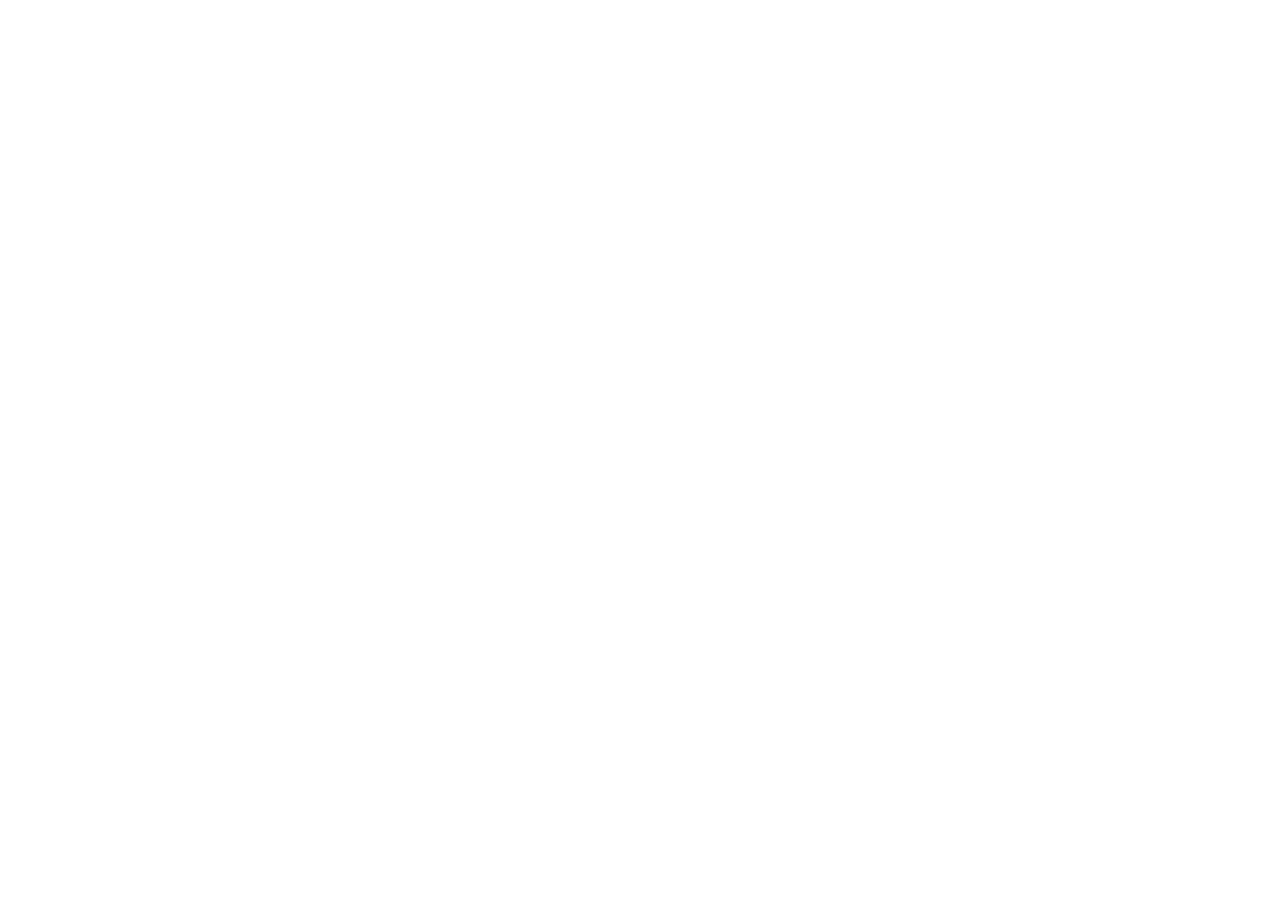
==== index.html @ c22104e0 "update the title" ====
<!DOCTYPE html>
<html lang="en">
<head>
   <meta charset="utf-8">
   <meta name="viewport" content="width=device-width,initial-scale=1">
   <title>Yuqi CHEN (Yuqi1717) | Final project</title>
   <link href="css/reset.css" rel="stylesheet"><!-- DO NOT EDIT THIS LINE. -->
   <link href="css/style.css" rel="stylesheet">
</head>
<body>
</body>
</html>
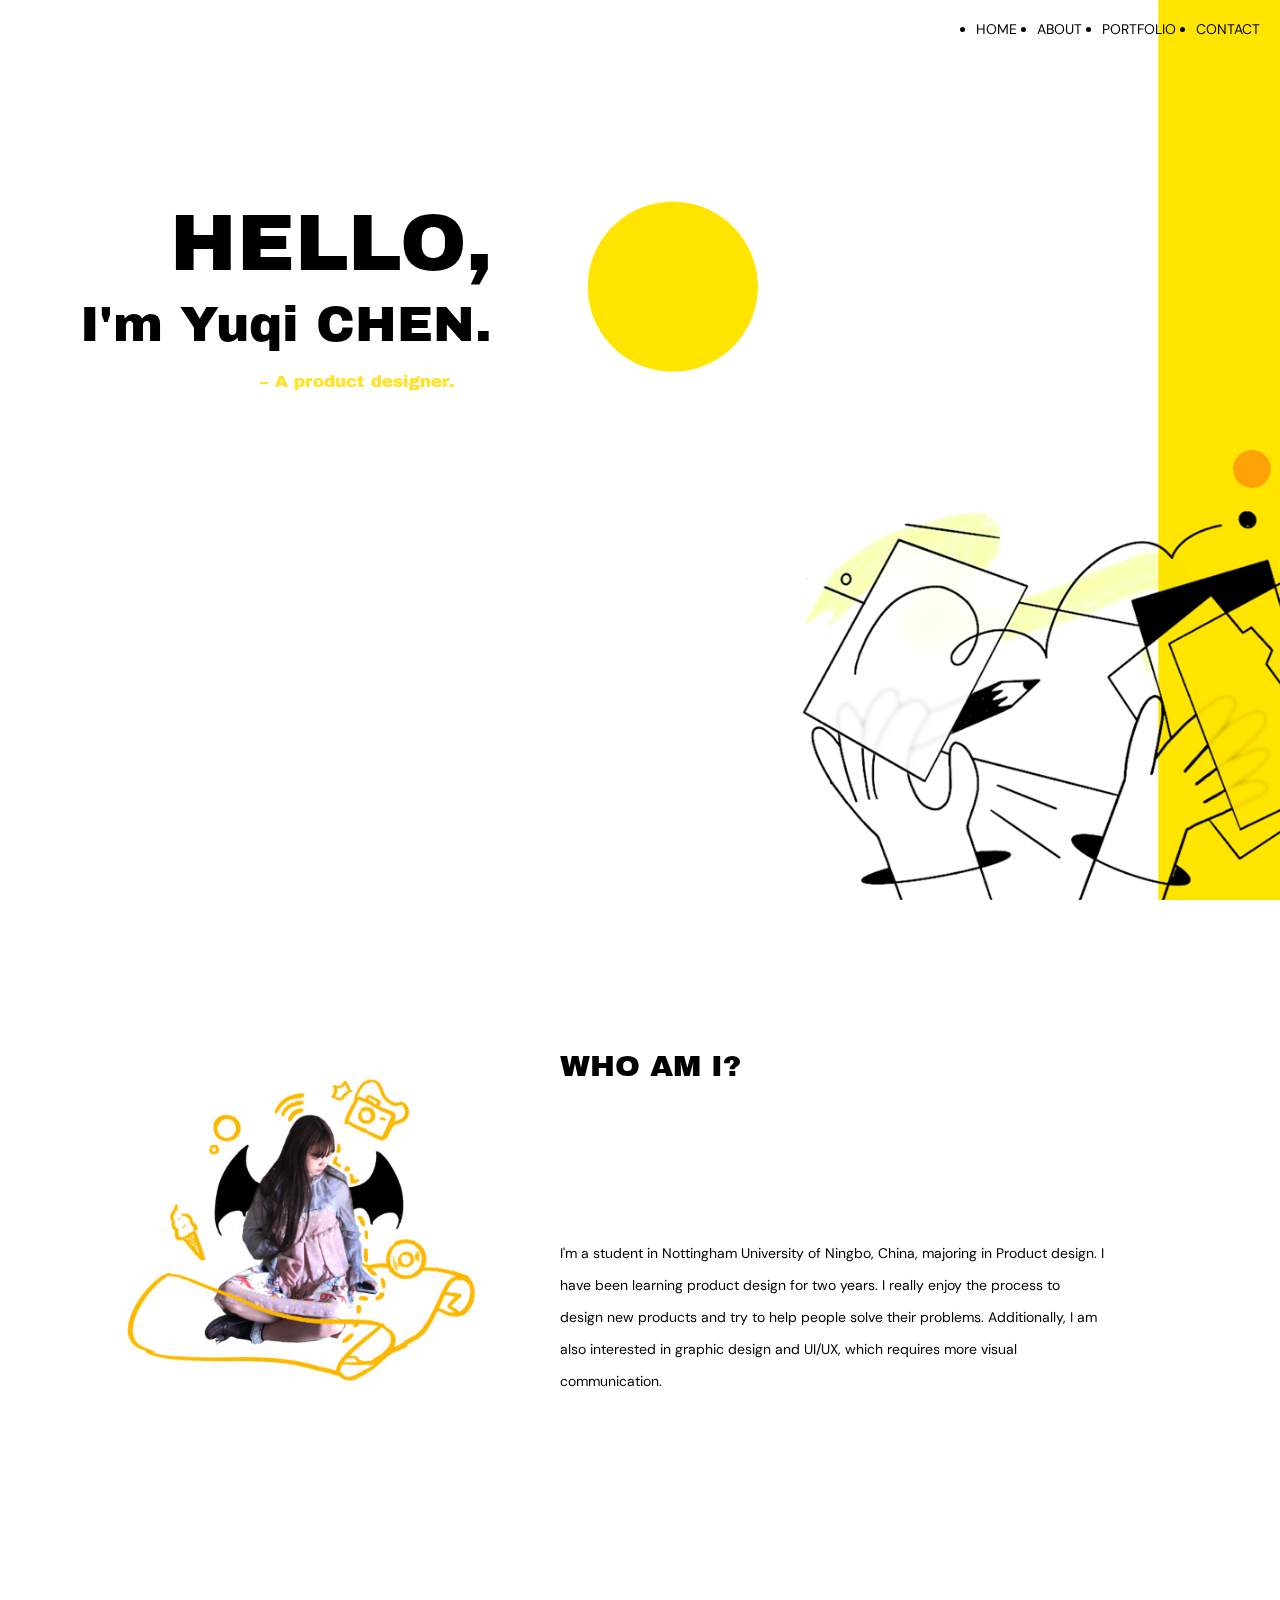
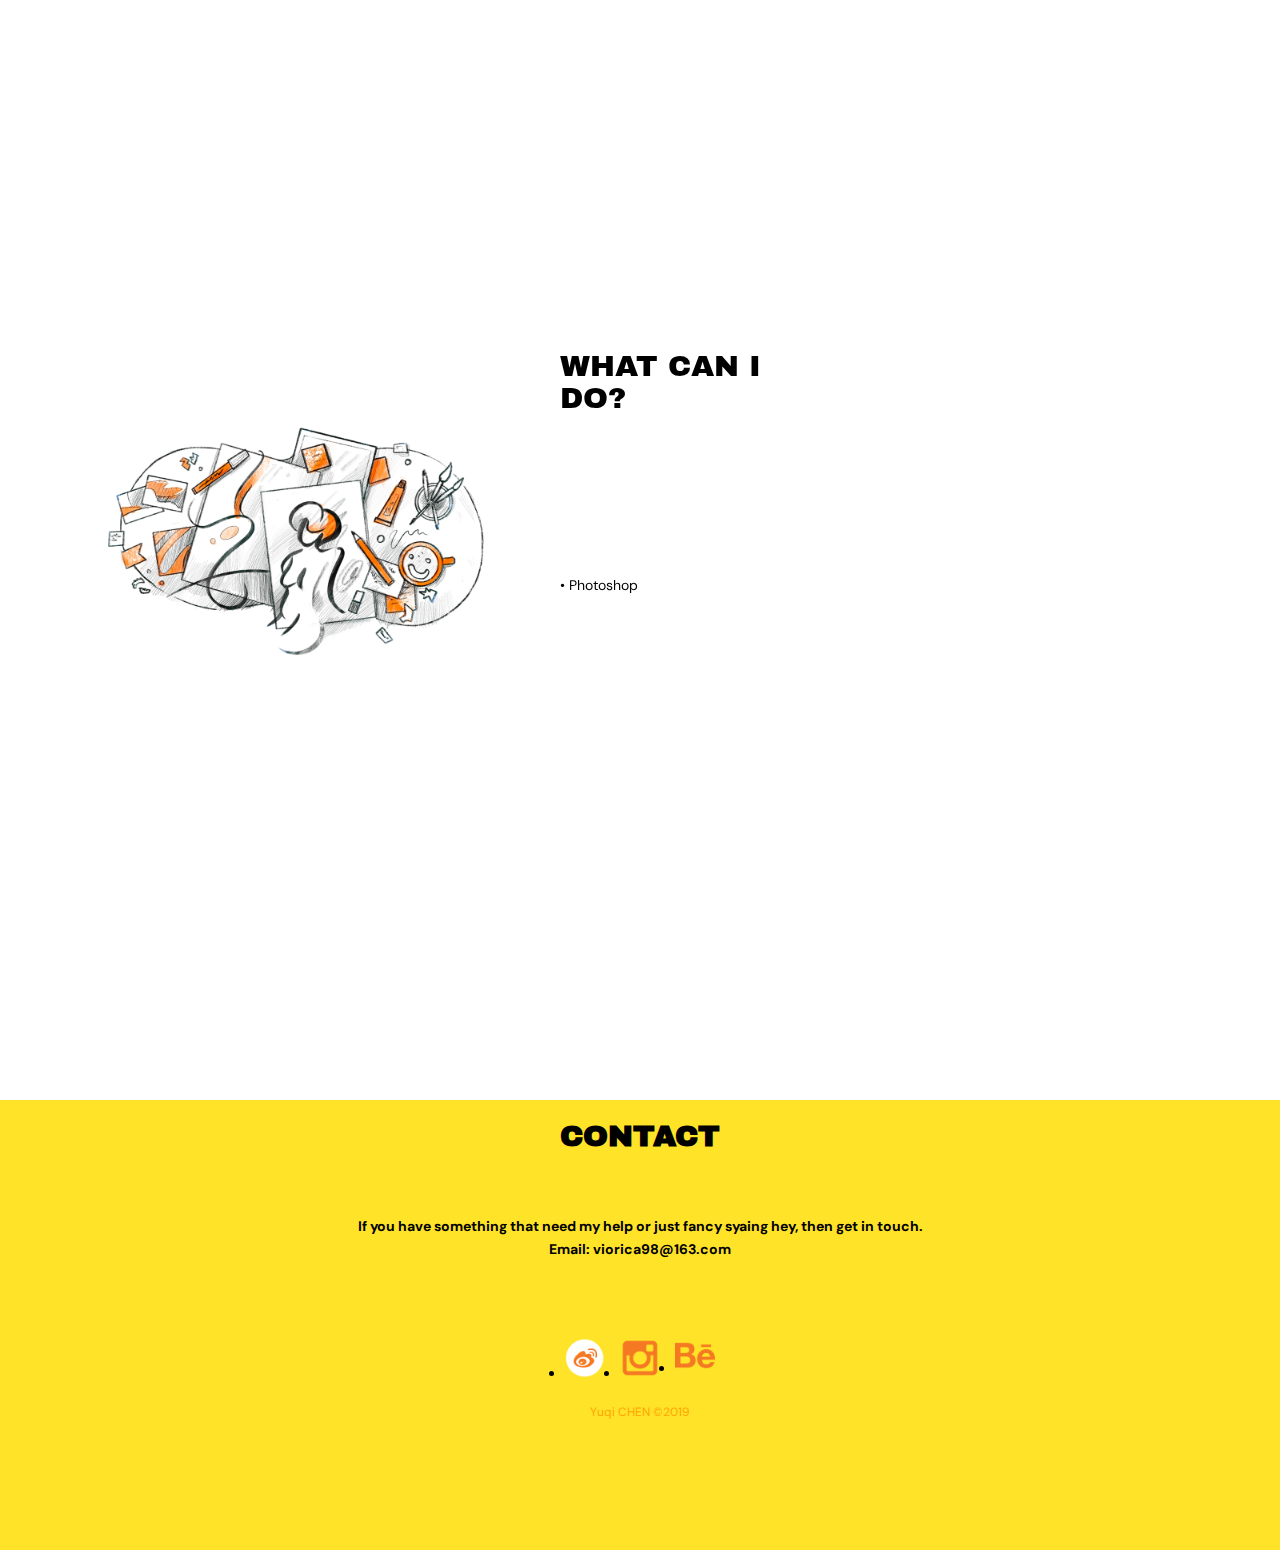
==== commit 834366ad: "index finish" ====
--- a/index.html
+++ b/index.html
@@ -4,9 +4,62 @@
    <meta charset="utf-8">
    <meta name="viewport" content="width=device-width,initial-scale=1">
    <title>Yuqi CHEN (Yuqi1717) | Final project</title>
+   <link href="https://fonts.googleapis.com/css?family=Istok+Web&display=swap" rel="stylesheet">
+   <link href="https://fonts.googleapis.com/css?family=Archivo+Black&display=swap" rel="stylesheet">
+   <link href="https://fonts.googleapis.com/css?family=DM+Sans&display=swap" rel="stylesheet">
    <link href="css/reset.css" rel="stylesheet"><!-- DO NOT EDIT THIS LINE. -->
    <link href="css/style.css" rel="stylesheet">
 </head>
 <body>
+   <div class="navbar">
+   <ul>
+   <li><p><a href="Home.html">HOME</a></p></li>
+   <li><p><a href="About.html">ABOUT</a></p></li>
+   <li><p><a href="portfolio.html">PORTFOLIO</a></p></li>
+   <li><p><a href="CONTACT.html">CONTACT</a></p></li>
+   </ul>
+   </div>
+   <div class="section-01">
+      <div>
+      <p id="title">HELLO,</p>
+      <p id="subtitle">I'm Yuqi CHEN.</p>
+      <p id="text">– A product designer.</p>
+      </div>
+   </div>
+   <div class= "section-02">
+      <div>
+         <img width="400" src="img/self.jpg" alt="">
+      </div>
+      <div>
+         <p>WHO AM I?</p>
+         <p><span>I'm a student in Nottingham University of Ningbo, China, majoring in Product design. I have been learning product design for two years. I really enjoy the process to design new products and try to help people solve their problems. Additionally, I am also interested in graphic design and UI/UX, which requires more visual communication.</span></p>
+      </div>
+   </div>
+   <div class= "section-02">
+      <div>
+         <img width="400" src="img/skill.jpg" alt="">
+      </div>
+      <div>
+         <p>WHAT CAN I DO?</p>
+         <p class="item"><span>• Photoshop</span></p>
+      </div>
+   </div>
+   <div class="section-04">
+      <div>
+         <h3>CONTACT</h3>
+         <h4>If you have something that need my help or just fancy syaing hey, then get in touch.</h4>
+         <h4>Email: viorica98@163.com</h4>
+      </div>
+      <ul>
+      <li><a href=""></a><img width="40" src="img/weibo.png" alt=""></li>
+      <li><a href=""></a><img width="40" src="img/instagram.png" alt=""></li>
+      <li><a href=""></a><img width="40" src="img/behance.png" alt=""></li>
+      </ul>
+      <br />
+      <br />
+      <div>
+         <p>Yuqi CHEN ©2019</p>
+      </div>
+   </div>
 </body>
 </html>
--- a/css/style.css
+++ b/css/style.css
@@ -0,0 +1,230 @@
+* {
+   margin: 0;
+   padding: 0;
+}
+
+.navbar {
+   font-family: 'DM Sans', sans-serif;
+   font-size: 14px;
+   position: fixed;
+   right: 20px;
+   top: 20px;
+}
+
+.navbar ul {
+   display: inline-block;
+}
+
+.navbar li {
+   float: left;
+}
+
+.navbar li + li {
+   margin-left: 20px;
+}
+
+.section-01 {
+   background-image: url(../img/bg.jpg);
+   background-repeat: no-repeat;
+   background-size: cover;
+   height: 100vh;
+}
+
+#title {
+   font-family: 'Archivo Black', sans-serif;
+   font-size: 80px;
+   color: black;
+   padding-top: 200px;
+   padding-left: 170px;
+}
+
+#subtitle {
+   font-family: 'Archivo Black', sans-serif;
+   font-size: 50px;
+   color: black;
+   padding-top: 10px;
+   padding-left: 80px;
+}
+
+#text {
+   font-family: 'Archivo Black', sans-serif;
+   font-size: 17px;
+   color: #ffe329;
+   padding-top: 20px;
+   padding-left: 260px;
+}
+
+a:link {
+   text-decoration: none;
+   color: black;
+}
+
+a:hover {
+   text-decoration: underline;
+   font-weight: 700;
+   font-style: italic;
+   font-size: 18px;
+   color: orange;
+}
+
+a:active {
+   text-decoration: underline;
+   font-style: italic;
+   font-size: 18px;
+   color: orange;
+}
+
+.section-02 {
+   display: flex;
+   position: relative;
+   height: 100vh;
+}
+
+.section-02 img {
+   margin-top: 130px;
+   margin-left: 100px;
+}
+
+.section-02 p {
+   font-family: 'Archivo Black', sans-serif;
+   font-size: 30px;
+   margin-top: 150px;
+   margin-left: 60px;
+   width: 70%;
+}
+
+.section-02 p span {
+   font-family: 'DM Sans', sans-serif;
+   font-size: 14px;
+}
+
+.item {
+   margin-top: 10px;
+}
+
+.section-04 {
+   height: 50vh;
+   background-color: #ffe329;
+   text-align: center;
+}
+
+.section-04 ul {
+   display: inline-block;
+   margin-top: 80px;
+}
+
+.section-04 li {
+   float: left;
+}
+
+.section-04 li + li {
+   margin-left: 15px;
+}
+
+.section-04 h3 {
+   font-family: 'Archivo Black', sans-serif;
+   font-size: 30px;
+   padding-top: 20px;
+   padding-bottom: 60px;
+}
+
+.section-04 p {
+   font-family: 'DM Sans', sans-serif;
+   font-size: 12px;
+   color: orange;
+}
+
+.section-04 h4 {
+   font-family: 'DM Sans', sans-serif;
+   font-size: 14px;
+   padding-top: 5px;
+}
+
+/* .item {ffe329
+   height: 30vh;
+   display: flex;
+   position: relative;
+   background-color: #832323;
+}
+
+.item p {
+   font-family: 'Istok Web', sans-serif;
+   font-size: 12px;
+   letter-spacing: .3rem;
+   padding-top: 20px;
+   padding-left: 40px;
+   color: white;
+} */
+/*
+.navbar {
+   position: absolute;
+   right: 40px;
+   top: 40px;
+}
+
+.goTop {
+   position: fixed;
+   right: 40px;
+   bottom: 20px;
+}
+
+.section-01 {
+   background-color: #832323;
+   height: 70vh;
+   text-align: center;
+}
+
+.section-01 h1 {
+   font-family: 'Archivo Black', sans-serif;
+   font-size: 60px;
+   color: white;
+}
+
+.section-01 h2 {
+   font-family: 'Archivo Black', sans-serif;
+   font-size: 40px;
+   color: black;
+}
+
+.contents {
+   font-family: 'Istok Web', sans-serif;
+   font-size: 12px;
+   color: white;
+   text-align: center;
+   line-height: 1.1rem;
+   margin-left: 200px;
+   margin-right: 200px;
+   margin-top: 160px;
+}
+
+.contents span {
+   color: black;
+}
+
+a:hover img {
+   filter: alpha(opacity=70);
+   -moz-opacity: .7;
+   opacity: .7;
+}
+
+.section-02 {
+   margin-left: 40px;
+   margin-right: 30px;
+}
+
+.section-02 img {
+   width: 100%;
+   height: auto;
+   margin-top: 30px;
+   margin-bottom: 20px;
+}
+
+.section-03 {
+   background-color: #832323;
+}
+
+.section-03 img {
+   width: 90%;
+   height: auto;
+   margin-left: 30px;
+} */
